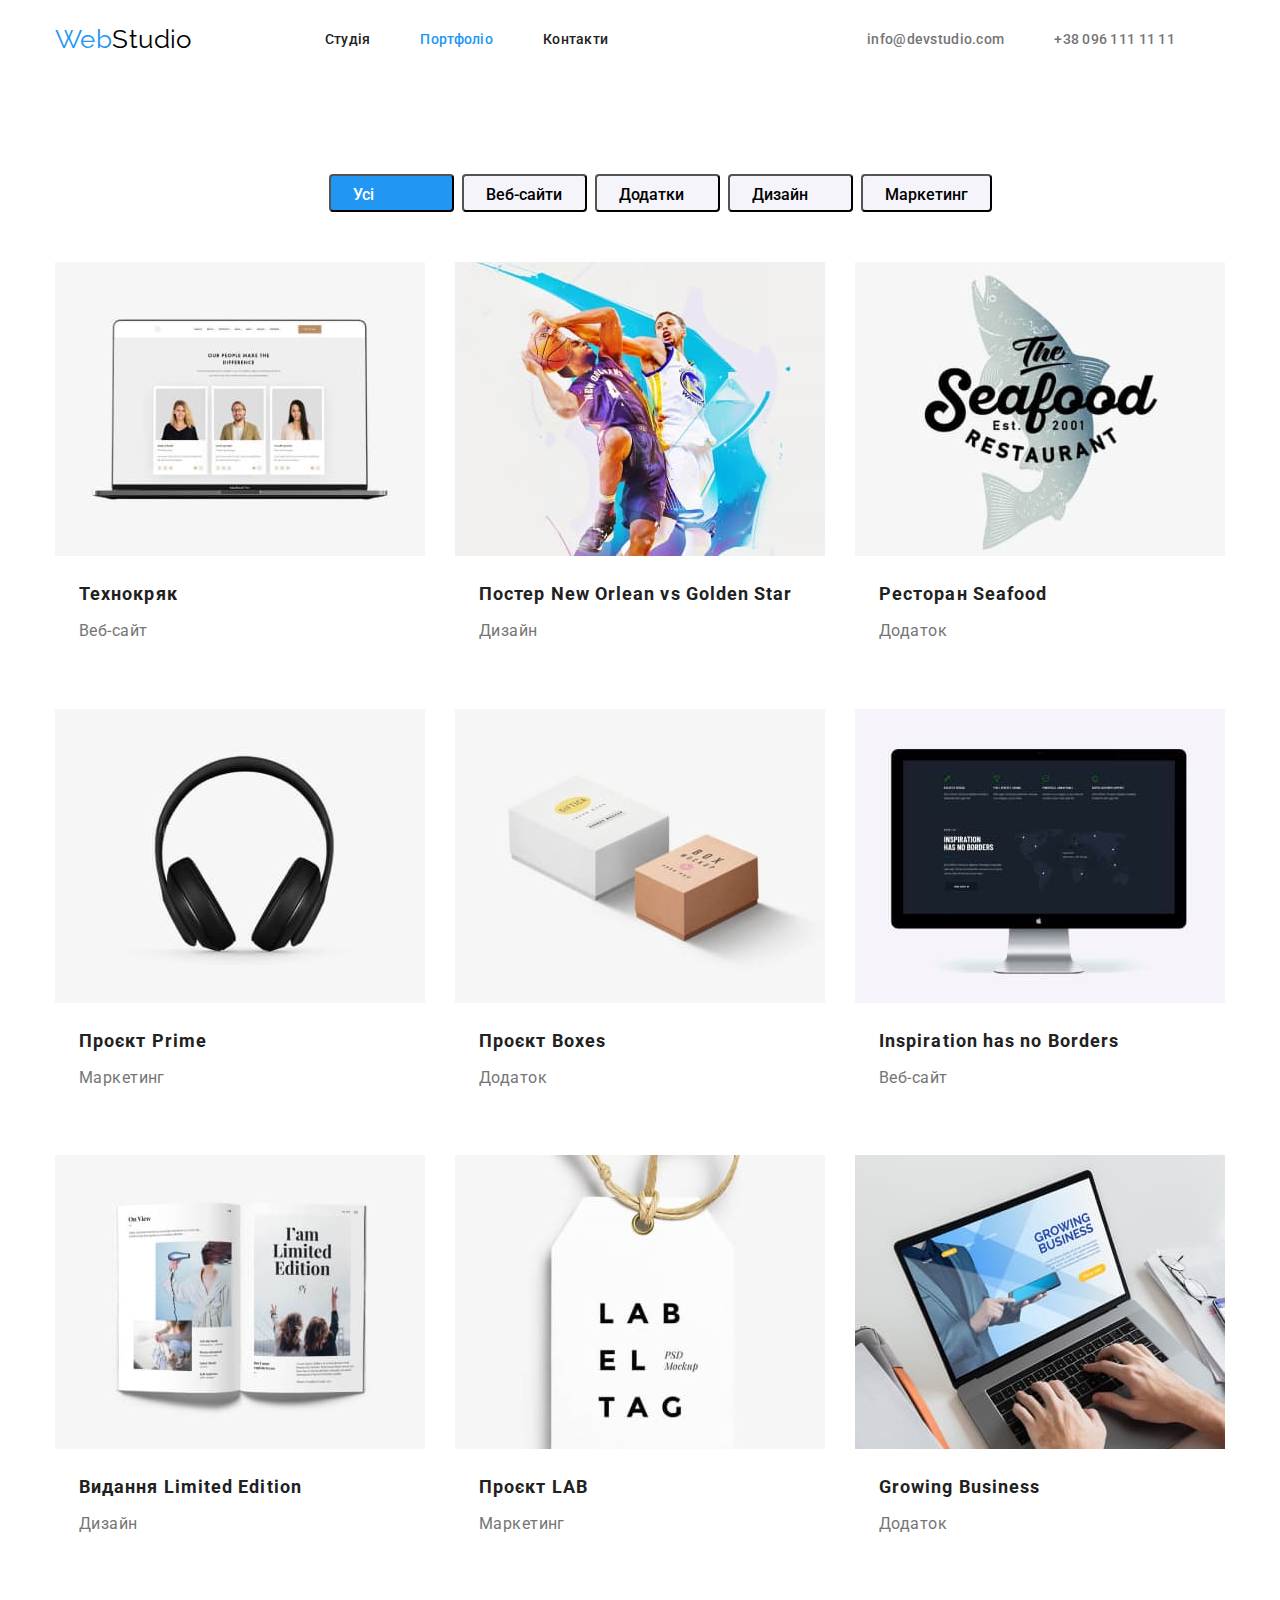
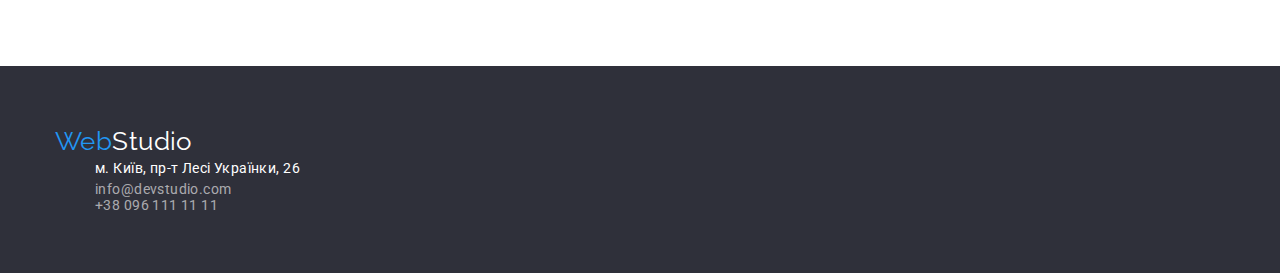
==== portfolio.html @ 2e98ffb8 "Д.з. "Блоки. Флекси."" ====
<!DOCTYPE html>
<html lang="uk">
  <head>
    <meta charset="UTF-8" />
    <meta http-equiv="X-UA-Compatible" content="IE=edge" />
    <meta name="viewport" content="width=device-width, initial-scale=1.0" />
    <title>WebStudio</title>
    <link rel="preconnect" href="https://fonts.googleapis.com">
    <link rel="preconnect" href="https://fonts.gstatic.com" crossorigin>
    <link href="https://fonts.googleapis.com/css2?family=Raleway:wght@700&family=Roboto:wght@400;500;700;900&display=swap"
        rel="stylesheet">
    <link rel="stylesheet" href="https://cdn.jsdelivr.net/npm/modern-normalize@1.1.0/modern-normalize.min.css">
    <link rel="stylesheet" href="./css/styles.css"/>
  </head>
  <body class="page">

    <!--Шапка-->
    <header class="page-header">
      <div class="container page-header-container">
      <nav class="page-navigation ">
        <a class="page-logo link" href="./index.html">Web<span class="logo-header">Studio</span></a>
        <ul class="site-nave list">
          <li class="site-item"><a class="site-link link" href="./index.html">Студія</a></li>
          <li class="site-item"><a class="site-link current link" href="./portfolio.html">Портфоліо</a></li>
          <li class="site-item"><a class="site-link link" href="#">Контакти</a></li>
        </ul>
      </nav>
      <ul  class="auth-nav auth-nav-container list">
        <li class="contact-item"><a class="contact-link link" href="mailto:info@devstudio.com">info@devstudio.com</a></li>
        <li class="contact-item"><a class="contact-link link" href="tel:+380961111111">+38 096 111 11 11</a></li>
      </ul>
      </div>
    </header>
    <main>

      <!--Герой-->
      <section class="portfolio">
        <div class="container">
      <!--<h1>Портфоліо</h1>-->
        <ul class="nav-list list">
          <li><button class="btn-portfolio activ" type="button">Усі</button></li>
          <li><button class="btn-portfolio" type="button">Веб-сайти</button></li>
          <li><button class="btn-portfolio" type="button">Додатки</button></li>
          <li><button class="btn-portfolio" type="button">Дизайн</button></li>
          <li><button class="btn-portfolio" type="button">Маркетинг</button></li>
        </ul>
        </div>
        <div class="container">
        <ul class="project list" >
          <li>
            <img
              src="./images/img-5-2.jpg"
              alt="Технокряк"
              width="370"
              height="294"
            />
            <h3 class="project-title">Технокряк</h3>
            <p class="project-text">Веб-сайт</p>
          </li>
          <li>
            <img
              src="./images/img-6-2.jpg"
              alt="Постер New Orlean vs Golden Star"
              width="370"
              height="294"
            />
            <h3 class="project-title">Постер New Orlean vs Golden Star</h3>
            <p class="project-text">Дизайн</p>
          </li>
          <li>
            <img
              src="./images/img-7-2.jpg"
              alt="Ресторан Seafood"
              width="370"
              height="294"
            />
            <h3 class="project-title">Ресторан Seafood</h3>
            <p class="project-text">Додаток</p>
          </li>
          <li>
            <img
              src="./images/img-8-2.jpg"
              alt="Проєкт Prime"
              width="370"
              height="294"
            />
            <h3 class="project-title">Проєкт Prime</h3>
            <p class="project-text">Маркетинг</p>
          </li>
          <li>
            <img
              src="./images/img-9-2.jpg"
              alt="Проєкт Boxes"
              width="370"
              height="294"
            />
            <h3 class="project-title">Проєкт Boxes</h3>
            <p class="project-text">Додаток</p>
          </li>
          <li>
            <img
              src="./images/img-10-2.jpg"
              alt="Inspiration has no Borders"
              width="370"
              height="294"
            />
            <h3 class="project-title">Inspiration has no Borders</h3>
            <p class="project-text">Веб-сайт</p>
          </li>
          <li>
            <img
              src="./images/img-11-2.jpg"
              alt="Видання Limited Edition"
              width="370"
              height="294"
            />
            <h3 class="project-title">Видання Limited Edition</h3>
            <p class="project-text">Дизайн</p>
          </li>
          <li>
            <img
              src="./images/img-12-2.jpg"
              alt="Проєкт LAB"
              width="370"
              height="294"
            />
            <h3 class="project-title" >Проєкт LAB</h3>
            <p class="project-text" >Маркетинг</p>
          </li>
          <li>
            <img
              src="./images/img-13-2.jpg"
              alt="Growing Business"
              width="370"
              height="294"
            />
            <h3 class="project-title">Growing Business</h3>
            <p class="project-text">Додаток</p>
          </li>  
        </ul>
        </div>
      </section>
    </main>

    <!--Підвал-->
    <footer class="page-footer">
      <div class="container">
      <a class="page-logo link" href="./index.html">Web<span class="logo-footer">Studio</span></a>
      <adress class="page-adress">
        <ul class="adress list">
          <li class="adress-item">
            <a class="text link"
              href="https://goo.gl/maps/DLpnZsbRSq8GDsMA8"
              target="_blank"
              rel="noreferer noopener nofollow"
              >м. Київ, пр-т Лесі Українки, 26</a
            >
          </li>
          <li class="adress-item"><a class="adress-link link" href="mailto:info@devstudio.com">info@devstudio.com</a></li>
          <li class="adress-item" ><a class="adress-link link" href="tel:+380961111111">+38 096 111 11 11</a></li>
        </ul>
      </address>
      </div>
    </footer>
  </body>
</html>
---- css/styles.css ----
:root {
  --primary-text-color: #757575;
  --title-text-color: #212121;
  --accent-color: #2196f3;
  --primary-color-background: #f5f5f5;
  --secondary-color-background: #ffffff;
  --primary-font: "Roboto", sans-serif;
  --secondary-font: "Raleway", sans-serif;
}

h1,
h2,
h3,
p {
  margin-top: 0;
  margin-bottom: 0;
  padding-left: 0;
}

ul {
  margin-top: 0;
  margin-bottom: 0;
}

.link {
  text-decoration: none;
}

.list {
  list-style: none;
}

img {
  display: block;
}

button {
  cursor: pointer;
}

body {
  font-family: var(--primary-font);
  color: var(--title-text-color);
  font-size: 14px;
  letter-spacing: 0.03em;
}

.container {
  width: 1200px;
  margin-left: auto;
  margin-right: auto;
  padding-left: 15px;
  padding-right: 15px;
}

/* Logo/Лого */

.page-logo {
  color: var(--accent-color);
  font-family: var(--secondary-font);
  font-size: 26px;
}

.logo-header {
  margin-right: 93px;

  color: #000000;
  font-family: var(--secondary-font);
  font-size: 26px;
  line-height: 1.19;
}

.logo-footer {
  color: var(--secondary-color-background);
  font-family: var(--secondary-font);
  font-size: 26px;
  line-height: 1.19;
}

/* Header/Шапка */

/* Site nav/Навігація */

.page-header {
  padding-top: 24px;
  padding-bottom: 25px;

  background-color: var(--secondary-color-background);
}

.page-header-container {
  display: flex;
  align-items: center;
  justify-content: space-between;
}

.page-navigation {
  display: flex;
  align-items: center;
}

.auth-nav-container {
  display: flex;
  align-items: center;
}

.site-nave {
  display: flex;
  column-gap: 50px;
}

.site-nav .site-link.current {
  color: var(--accent-color);
}

.site-link.current {
  color: var(--accent-color);
}

.site-link:hover {
  color: var(--accent-color);
}
.site-link {
  color: var(--title-text-color);
  background-color: var(--secondary-color-background);
  line-height: 1.14;
  letter-spacing: 0.02em;
  font-weight: 500;
}

/* Auth-nav/Контакти */

.contact-link {
  margin-right: 50px;

  color: var(--primary-text-color);
  background-color: var(--secondary-color-background);
  line-height: 1.14;
  letter-spacing: 0.02em;
  font-weight: 500;
}

.contact-link:hover,
.contact-link:focus {
  color: var(--accent-color);
}

/* ГОЛОВНА СТОРІНКА */

/* Button/Кнопка */

.open-btn {
  height: 50px;
  min-width: 216px;
  border-radius: 4px;
  padding: 10px 32px;

  color: var(--secondary-color-background);
  background-color: var(--accent-color);
  font-size: 16px;
  line-height: 1.86;
  letter-spacing: 0.06em;
}

/* Hero/Герой */

.hero {
  padding-top: 200px;
  padding-bottom: 280px;

  background-color: #2f303a;
  text-align: center;
}

.hero-title {
  margin-bottom: 30px;

  color: var(--secondary-color-background);
  font-size: 44px;
  line-height: 1.36;
  letter-spacing: 0.06em;
  font-weight: 900;
  text-transform: uppercase;
}

/* Features/Переваги */

.features {
  padding-top: 94px;
  padding-bottom: 118px;
}

.features-card {
  flex-basis: calc(100%-60px / 3);
}

.features-list {
  display: flex;
  gap: 30px;
}

.section-title {
  margin-bottom: 50px;

  font-size: 36px;
  line-height: 1.17;
}

.features,
.examples {
  background-color: var(--primary-color-background);
  text-align: center;
}

.features-title {
  margin-bottom: 10px;

  line-height: 1.14;
  font-size: 14px;
  text-transform: uppercase;
}

.features-text {
  color: var(--primary-text-color);
  line-height: 1.71;
}

/* Examples/Приклади */

.examples {
  padding-top: 0px;
  padding-bottom: 94px;
}

.examples-card {
  flex-basis: calc(100%-60px / 3);
}

.examples-list {
  display: flex;
  gap: 30px;
}

/* Team/Команда */

.team {
  padding-top: 94px;
  padding-bottom: 94px;

  background-color: #f5f4fa;
  text-align: center;
}

.team-list {
  display: flex;
  gap: 30px;
}

.team-card {
  flex-basis: calc(100%-90px / 4);
}

.team-title {
  margin-top: 30px;

  color: #212121;
  font-size: 16px;
  line-height: 1.19;
  align: Center Vertical;
  align: Top;
}

.team-text {
  margin-top: 10px;
  margin-bottom: 30px;

  color: var(--primary-text-color);
  font-size: 16px;
  line-height: 1.19;
  align: Center Vertical;
  align: Top;
}

/* ПОРТФОЛІО */

/* Button/Кнопка */

.nav-list {
  display: flex;
  justify-content: center;
  column-gap: 8px;
  padding-top: 94px;
}

.btn-portfolio {
  display: flex;
  height: 38px;
  min-width: 125px;
  border-radius: 4px;
  padding: 6px 22px;

  background-color: #f5f4fa;
  font-size: 16px;
  line-height: 1.62;
  align: Center Vertical;
  align: Top;
  font-weight: 500;
  text-align: center;
}

.btn-portfolio:hover,
.btn-portfolio:focus {
  color: var(--secondary-color-background);
  background-color: var(--accent-color);
}

.activ {
  color: #ffffff;
  background-color: var(--accent-color);
}

/* Projects/Проекти */

.project {
  display: flex;
  flex-wrap: wrap;
  gap: 30px;
  width: 1170px;
  height: 1360px;
  margin-bottom: 94px;
  padding-top: 50px;
  padding-left: 0px;

  background-color: var(--secondari-color-background);
}

.project-card {
  flex-basis: calc(100%-60px / 3);
}

.project-title {
  width: 322px;
  height: 36px;
  margin-top: 20px;
  margin-left: 24px;
  margin-right: 24px;

  color: var(--title-text-color);
  font-size: 18px;
  line-height: 2;
  letter-spacing: 0.06em;
}

.project-text {
  width: 322px;
  height: 30px;
  margin-top: 4px;
  margin-bottom: 20px;
  margin-left: 24px;
  margin-right: 24px;

  color: var(--primary-text-color);
  font-size: 16px;
  line-height: 1.89;
}

/* Footer/Підвал */

.page-footer {
  padding-top: 60px;
  padding-bottom: 60px;

  background-color: #2f303a;
  text-align: left;
}

.adress .text {
  margin-top: 20px;

  color: var(--secondary-color-background);
  background-color: #2f303a;
  line-height: 1.71;
}

.adress-link {
  margin-top: 9px;
  color: rgba(255, 255, 255, 0.6);
}

.adress-link:hover,
.adress-link:focus {
  color: var(--accent-color);
}
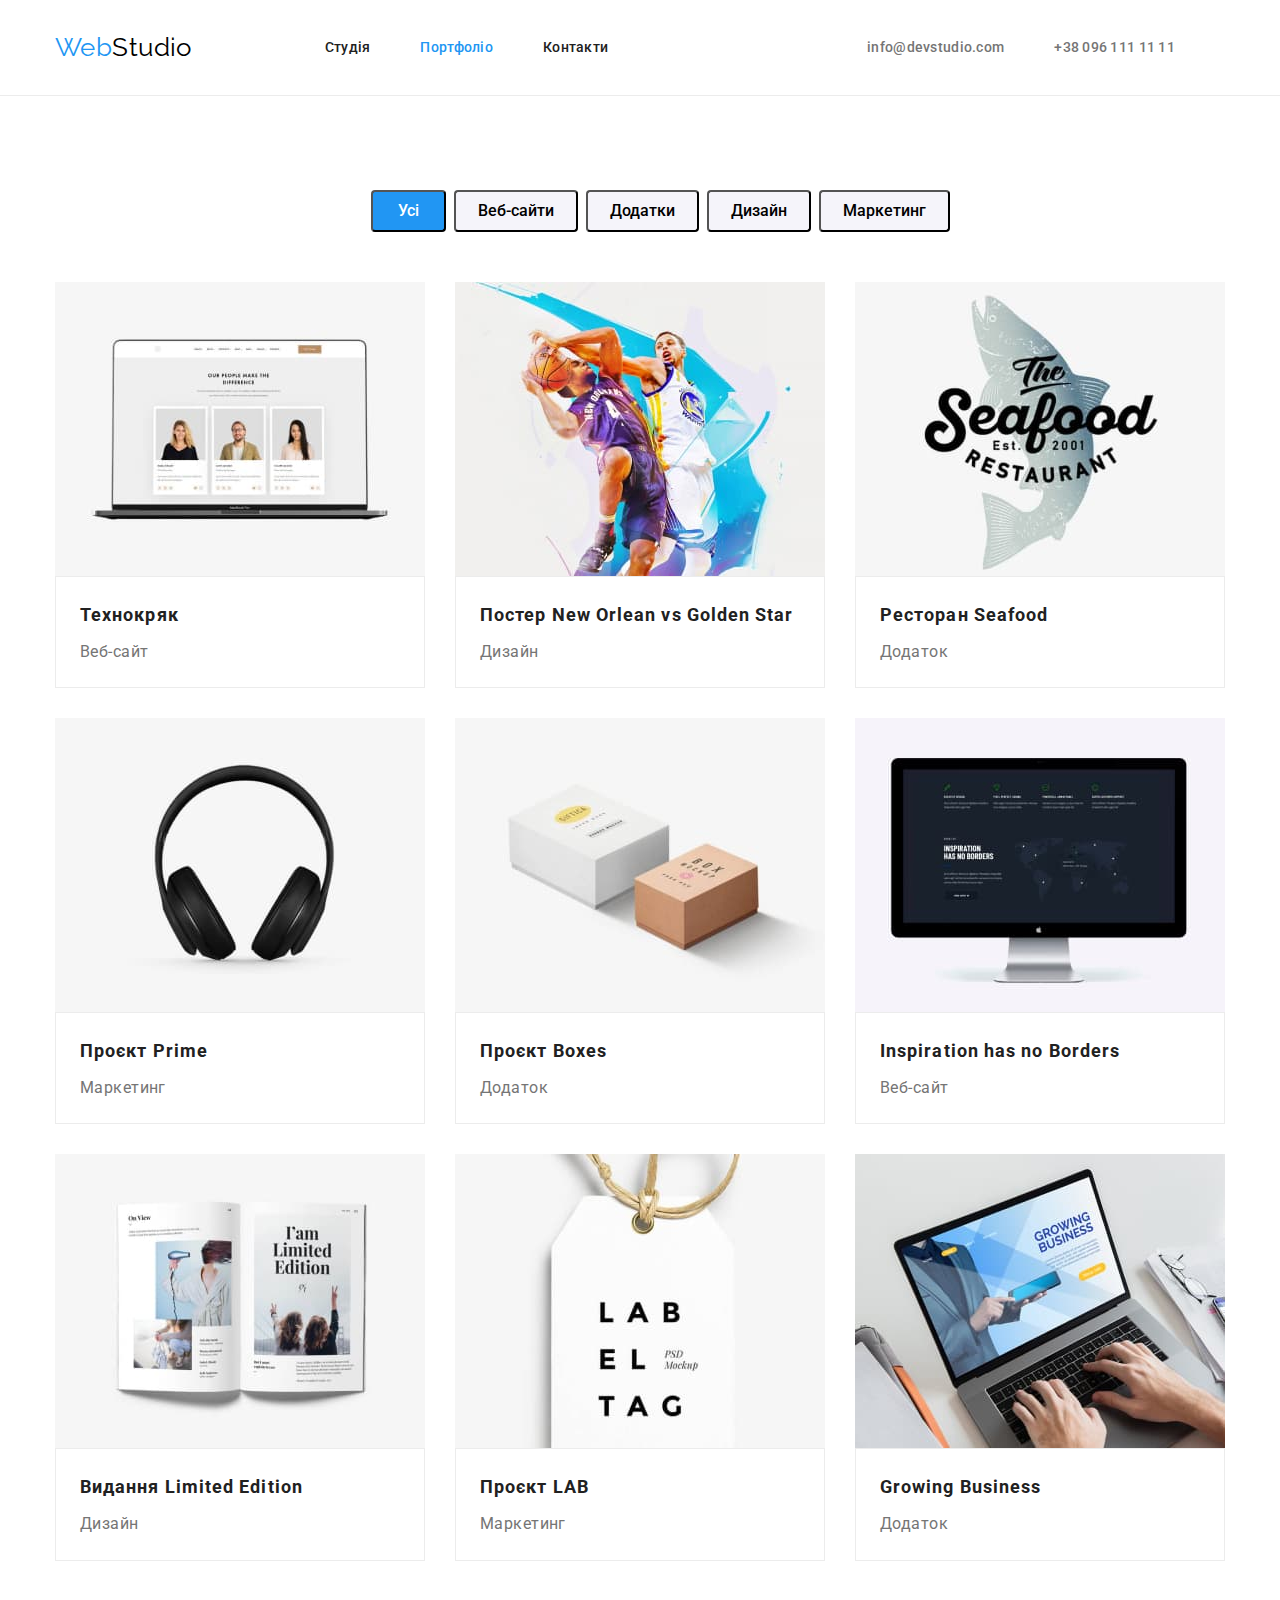
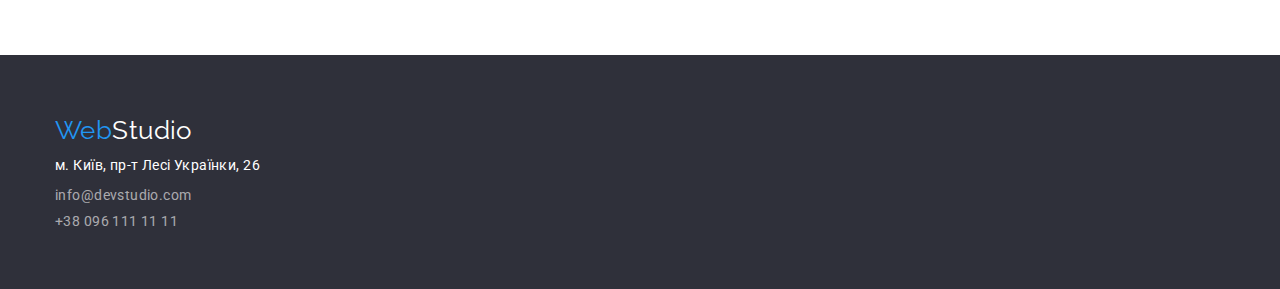
==== commit f1184697: "Запуталася в хедері" ====
--- a/portfolio.html
+++ b/portfolio.html
@@ -34,9 +34,9 @@
     <main>
 
       <!--Герой-->
-      <section class="portfolio">
-        <div class="container">
-      <!--<h1>Портфоліо</h1>-->
+      <section class="portfolio section">
+        <div class="container ">
+      <h1 class="visually-hidden">Портфоліо</h1>
         <ul class="nav-list list">
           <li><button class="btn-portfolio activ" type="button">Усі</button></li>
           <li><button class="btn-portfolio" type="button">Веб-сайти</button></li>
@@ -44,8 +44,6 @@
           <li><button class="btn-portfolio" type="button">Дизайн</button></li>
           <li><button class="btn-portfolio" type="button">Маркетинг</button></li>
         </ul>
-        </div>
-        <div class="container">
         <ul class="project list" >
           <li>
             <img
@@ -54,8 +52,10 @@
               width="370"
               height="294"
             />
+            <div class="project-card">
             <h3 class="project-title">Технокряк</h3>
             <p class="project-text">Веб-сайт</p>
+            </div>
           </li>
           <li>
             <img
@@ -64,8 +64,10 @@
               width="370"
               height="294"
             />
+            <div class="project-card">
             <h3 class="project-title">Постер New Orlean vs Golden Star</h3>
             <p class="project-text">Дизайн</p>
+            </div>
           </li>
           <li>
             <img
@@ -74,8 +76,10 @@
               width="370"
               height="294"
             />
+            <div class="project-card">
             <h3 class="project-title">Ресторан Seafood</h3>
             <p class="project-text">Додаток</p>
+            </div>
           </li>
           <li>
             <img
@@ -84,8 +88,10 @@
               width="370"
               height="294"
             />
+            <div class="project-card">
             <h3 class="project-title">Проєкт Prime</h3>
             <p class="project-text">Маркетинг</p>
+            </div>
           </li>
           <li>
             <img
@@ -94,8 +100,10 @@
               width="370"
               height="294"
             />
+            <div class="project-card">
             <h3 class="project-title">Проєкт Boxes</h3>
             <p class="project-text">Додаток</p>
+            </div>
           </li>
           <li>
             <img
@@ -104,8 +112,10 @@
               width="370"
               height="294"
             />
+            <div class="project-card">
             <h3 class="project-title">Inspiration has no Borders</h3>
             <p class="project-text">Веб-сайт</p>
+            </div>
           </li>
           <li>
             <img
@@ -114,8 +124,10 @@
               width="370"
               height="294"
             />
+            <div class="project-card">
             <h3 class="project-title">Видання Limited Edition</h3>
             <p class="project-text">Дизайн</p>
+            </div>
           </li>
           <li>
             <img
@@ -124,8 +136,10 @@
               width="370"
               height="294"
             />
+            <div class="project-card">
             <h3 class="project-title" >Проєкт LAB</h3>
             <p class="project-text" >Маркетинг</p>
+            </div>
           </li>
           <li>
             <img
@@ -134,8 +148,10 @@
               width="370"
               height="294"
             />
+            <div class="project-card">
             <h3 class="project-title">Growing Business</h3>
             <p class="project-text">Додаток</p>
+            </div>
           </li>  
         </ul>
         </div>
--- a/css/styles.css
+++ b/css/styles.css
@@ -32,6 +32,8 @@
 
 img {
   display: block;
+  max-width: 100%;
+  height: auto;
 }
 
 button {
@@ -53,17 +55,36 @@
   padding-right: 15px;
 }
 
+.section {
+   padding-top: 94px; 
+   padding-bottom: 94px;
+}
+
+.visually-hidden {
+    position: absolute;
+    width: 1px;
+    height: 1px;
+    margin: -1px;
+    border: 0;
+    padding: 0;
+
+    white-space: nowrap;
+    clip-path: inset(100%);
+    clip: rect(0 0 0 0);
+    overflow: hidden;
+}
+
 /* Logo/Лого */
 
 .page-logo {
+    margin-right: 93px;
+
   color: var(--accent-color);
   font-family: var(--secondary-font);
   font-size: 26px;
 }
 
 .logo-header {
-  margin-right: 93px;
-
   color: #000000;
   font-family: var(--secondary-font);
   font-size: 26px;
@@ -82,31 +103,35 @@
 /* Site nav/Навігація */
 
 .page-header {
-  padding-top: 24px;
-  padding-bottom: 25px;
-
-  background-color: var(--secondary-color-background);
+    padding-top: 32px;
+    padding-bottom: 32px;
+    border-bottom: 1px solid #ECECEC;
+    
+    background-color: var(--secondary-color-background);
+
 }
 
 .page-header-container {
-  display: flex;
-  align-items: center;
-  justify-content: space-between;
+    display: flex;
+    align-items: center;
+    justify-content: space-between;
+
+    
 }
 
 .page-navigation {
-  display: flex;
-  align-items: center;
-}
-
-.auth-nav-container {
-  display: flex;
-  align-items: center;
+    display: flex;
+    align-items: center;
 }
 
 .site-nave {
-  display: flex;
-  column-gap: 50px;
+    display: flex;
+    column-gap: 50px;
+}
+
+.auth-nav {
+    display: flex;
+    align-items: center;
 }
 
 .site-nav .site-link.current {
@@ -173,7 +198,10 @@
 }
 
 .hero-title {
-  margin-bottom: 30px;
+  width: 696px;
+  height: 120px;
+  margin-left: auto;
+  margin-right: auto;
 
   color: var(--secondary-color-background);
   font-size: 44px;
@@ -186,7 +214,6 @@
 /* Features/Переваги */
 
 .features {
-  padding-top: 94px;
   padding-bottom: 118px;
 }
 
@@ -195,6 +222,7 @@
 }
 
 .features-list {
+  padding-left: 0px;
   display: flex;
   gap: 30px;
 }
@@ -204,12 +232,12 @@
 
   font-size: 36px;
   line-height: 1.17;
+  text-align: center;
 }
 
 .features,
 .examples {
   background-color: var(--primary-color-background);
-  text-align: center;
 }
 
 .features-title {
@@ -221,6 +249,7 @@
 }
 
 .features-text {
+  width: 270px;
   color: var(--primary-text-color);
   line-height: 1.71;
 }
@@ -229,56 +258,55 @@
 
 .examples {
   padding-top: 0px;
-  padding-bottom: 94px;
+  padding-left: 0px;
 }
 
 .examples-card {
-  flex-basis: calc(100%-60px / 3);
+  flex-basis: calc(100%-60px/3);
 }
 
 .examples-list {
-  display: flex;
-  gap: 30px;
+    display: flex;
+    padding-left: 0px;
+    gap: 30px;
 }
 
 /* Team/Команда */
 
 .team {
-  padding-top: 94px;
-  padding-bottom: 94px;
-
-  background-color: #f5f4fa;
-  text-align: center;
+   padding-left: 0px;
+
+   background-color: #f5f4fa;
+}
+
+.team-card {
+    flex-basis: calc(100%-90px/4);
+    border: 1px solid #ECECEC;
 }
 
 .team-list {
-  display: flex;
-  gap: 30px;
-}
-
-.team-card {
-  flex-basis: calc(100%-90px / 4);
+    display: flex;
+    padding-left: 0px;
+    gap: 30px;
 }
 
 .team-title {
-  margin-top: 30px;
+    margin-bottom: 10px;
+    padding-top: 30px;
+ text-align: center;
 
   color: #212121;
   font-size: 16px;
   line-height: 1.19;
-  align: Center Vertical;
-  align: Top;
 }
 
 .team-text {
-  margin-top: 10px;
-  margin-bottom: 30px;
-
+        padding-bottom: 30px;
+        text-align: center;
+       
   color: var(--primary-text-color);
   font-size: 16px;
   line-height: 1.19;
-  align: Center Vertical;
-  align: Top;
 }
 
 /* ПОРТФОЛІО */
@@ -289,21 +317,18 @@
   display: flex;
   justify-content: center;
   column-gap: 8px;
-  padding-top: 94px;
 }
 
 .btn-portfolio {
-  display: flex;
-  height: 38px;
-  min-width: 125px;
+  padding-top: 6px;
+  padding-bottom: 6px;
+  padding-left: 22px;
+  padding-right: 22px;
   border-radius: 4px;
-  padding: 6px 22px;
 
   background-color: #f5f4fa;
   font-size: 16px;
   line-height: 1.62;
-  align: Center Vertical;
-  align: Top;
   font-weight: 500;
   text-align: center;
 }
@@ -315,6 +340,12 @@
 }
 
 .activ {
+    padding-top: 6px;
+    padding-bottom: 6px;
+    padding-left: 25px;
+    padding-right: 25px;
+    border-radius: 4px;
+
   color: #ffffff;
   background-color: var(--accent-color);
 }
@@ -325,9 +356,6 @@
   display: flex;
   flex-wrap: wrap;
   gap: 30px;
-  width: 1170px;
-  height: 1360px;
-  margin-bottom: 94px;
   padding-top: 50px;
   padding-left: 0px;
 
@@ -335,15 +363,17 @@
 }
 
 .project-card {
-  flex-basis: calc(100%-60px / 3);
+   border: 1px solid #ECECEC;
+
+  flex-basis: calc(100%-60px/3);
+
 }
 
 .project-title {
-  width: 322px;
-  height: 36px;
-  margin-top: 20px;
-  margin-left: 24px;
-  margin-right: 24px;
+  margin-bottom: 4px;
+  padding-top: 20px;
+  padding-left: 24px;
+  padding-right: 24px;
 
   color: var(--title-text-color);
   font-size: 18px;
@@ -352,12 +382,9 @@
 }
 
 .project-text {
-  width: 322px;
-  height: 30px;
-  margin-top: 4px;
-  margin-bottom: 20px;
-  margin-left: 24px;
-  margin-right: 24px;
+  padding-bottom: 20px;
+  padding-left: 24px;
+  padding-right: 24px;
 
   color: var(--primary-text-color);
   font-size: 16px;
@@ -371,19 +398,23 @@
   padding-bottom: 60px;
 
   background-color: #2f303a;
-  text-align: left;
+}
+
+.adress{
+    padding-left: 0px;
 }
 
 .adress .text {
-  margin-top: 20px;
-
   color: var(--secondary-color-background);
   background-color: #2f303a;
   line-height: 1.71;
 }
 
+.adress-item {
+    margin-top: 9px;
+}
+
 .adress-link {
-  margin-top: 9px;
   color: rgba(255, 255, 255, 0.6);
 }
 
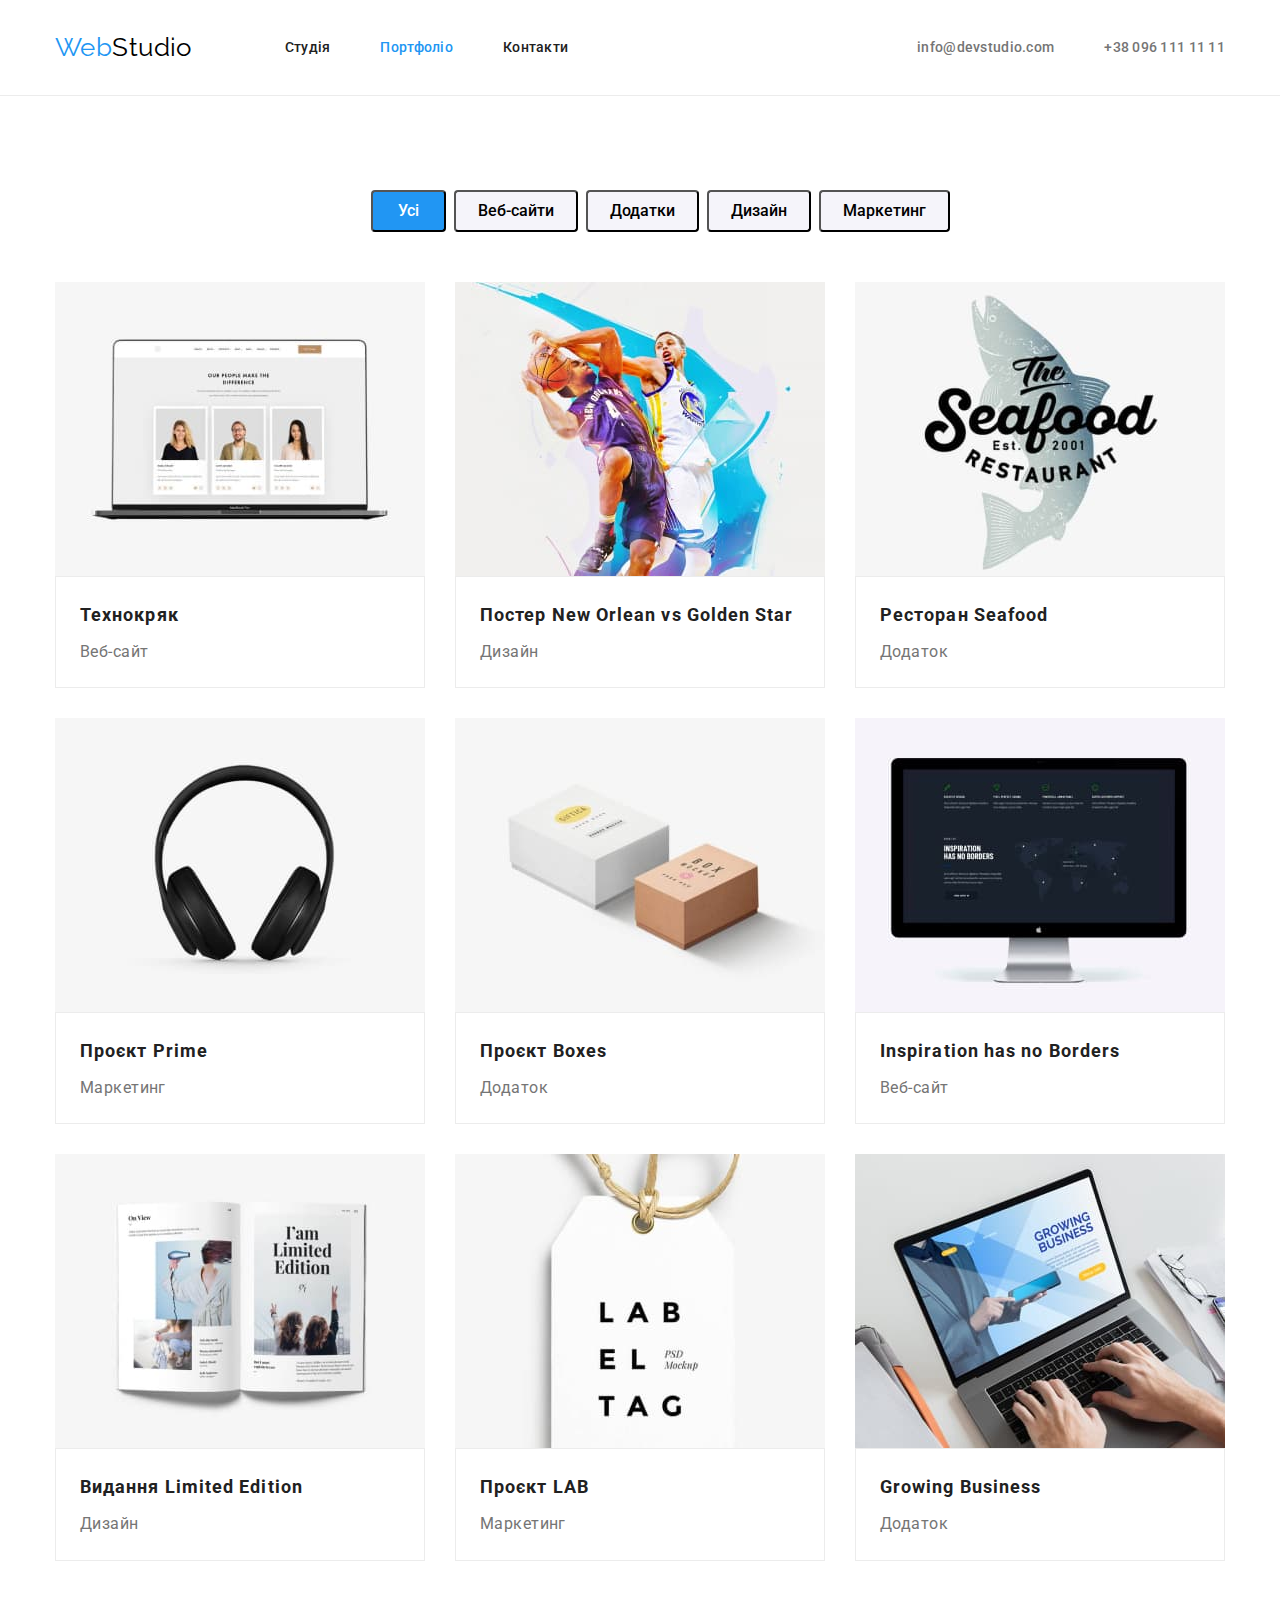
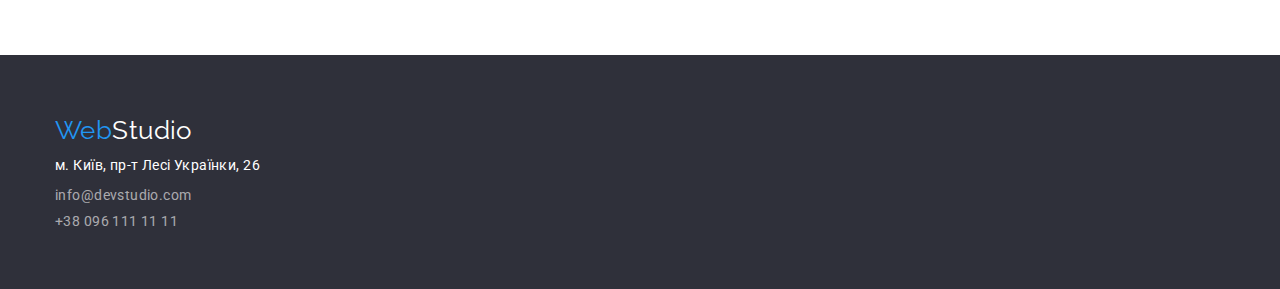
==== commit 1472af42: "Виправлення помилок д.з. №3 "Флекси"" ====
--- a/portfolio.html
+++ b/portfolio.html
@@ -25,7 +25,7 @@
           <li class="site-item"><a class="site-link link" href="#">Контакти</a></li>
         </ul>
       </nav>
-      <ul  class="auth-nav auth-nav-container list">
+      <ul  class="auth-nav list">
         <li class="contact-item"><a class="contact-link link" href="mailto:info@devstudio.com">info@devstudio.com</a></li>
         <li class="contact-item"><a class="contact-link link" href="tel:+380961111111">+38 096 111 11 11</a></li>
       </ul>
@@ -162,7 +162,6 @@
     <footer class="page-footer">
       <div class="container">
       <a class="page-logo link" href="./index.html">Web<span class="logo-footer">Studio</span></a>
-      <adress class="page-adress">
         <ul class="adress list">
           <li class="adress-item">
             <a class="text link"
@@ -175,7 +174,6 @@
           <li class="adress-item"><a class="adress-link link" href="mailto:info@devstudio.com">info@devstudio.com</a></li>
           <li class="adress-item" ><a class="adress-link link" href="tel:+380961111111">+38 096 111 11 11</a></li>
         </ul>
-      </address>
       </div>
     </footer>
   </body>
--- a/css/styles.css
+++ b/css/styles.css
@@ -56,28 +56,28 @@
 }
 
 .section {
-   padding-top: 94px; 
-   padding-bottom: 94px;
+  padding-top: 94px;
+  padding-bottom: 94px;
 }
 
 .visually-hidden {
-    position: absolute;
-    width: 1px;
-    height: 1px;
-    margin: -1px;
-    border: 0;
-    padding: 0;
-
-    white-space: nowrap;
-    clip-path: inset(100%);
-    clip: rect(0 0 0 0);
-    overflow: hidden;
+  position: absolute;
+  width: 1px;
+  height: 1px;
+  margin: -1px;
+  border: 0;
+  padding: 0;
+
+  white-space: nowrap;
+  clip-path: inset(100%);
+  clip: rect(0 0 0 0);
+  overflow: hidden;
 }
 
 /* Logo/Лого */
 
 .page-logo {
-    margin-right: 93px;
+  margin-right: 93px;
 
   color: var(--accent-color);
   font-family: var(--secondary-font);
@@ -103,35 +103,28 @@
 /* Site nav/Навігація */
 
 .page-header {
-    padding-top: 32px;
-    padding-bottom: 32px;
-    border-bottom: 1px solid #ECECEC;
-    
-    background-color: var(--secondary-color-background);
-
+  padding-top: 32px;
+  padding-bottom: 32px;
+  border-bottom: 1px solid #ececec;
+
+  background-color: var(--secondary-color-background);
 }
 
 .page-header-container {
-    display: flex;
-    align-items: center;
-    justify-content: space-between;
-
-    
+  display: flex;
+  align-items: center;
+  justify-content: space-between;
 }
 
 .page-navigation {
-    display: flex;
-    align-items: center;
+  display: flex;
+  align-items: center;
 }
 
 .site-nave {
-    display: flex;
-    column-gap: 50px;
-}
-
-.auth-nav {
-    display: flex;
-    align-items: center;
+  display: flex;
+  column-gap: 50px;
+  padding-left: 0px;
 }
 
 .site-nav .site-link.current {
@@ -155,9 +148,14 @@
 
 /* Auth-nav/Контакти */
 
+.auth-nav {
+    display: flex;
+    align-items: center;
+    column-gap: 50px;
+    padding-left: 0px;
+}
+
 .contact-link {
-  margin-right: 50px;
-
   color: var(--primary-text-color);
   background-color: var(--secondary-color-background);
   line-height: 1.14;
@@ -262,38 +260,38 @@
 }
 
 .examples-card {
-  flex-basis: calc(100%-60px/3);
+  flex-basis: calc(100%-60px / 3);
 }
 
 .examples-list {
-    display: flex;
-    padding-left: 0px;
-    gap: 30px;
+  display: flex;
+  padding-left: 0px;
+  gap: 30px;
 }
 
 /* Team/Команда */
 
 .team {
-   padding-left: 0px;
-
-   background-color: #f5f4fa;
+  padding-left: 0px;
+
+  background-color: #f5f4fa;
 }
 
 .team-card {
-    flex-basis: calc(100%-90px/4);
-    border: 1px solid #ECECEC;
+  flex-basis: calc(100%-90px / 4);
+  border: 1px solid #ececec;
 }
 
 .team-list {
-    display: flex;
-    padding-left: 0px;
-    gap: 30px;
+  display: flex;
+  padding-left: 0px;
+  gap: 30px;
 }
 
 .team-title {
-    margin-bottom: 10px;
-    padding-top: 30px;
- text-align: center;
+  margin-bottom: 10px;
+  padding-top: 30px;
+  text-align: center;
 
   color: #212121;
   font-size: 16px;
@@ -301,9 +299,9 @@
 }
 
 .team-text {
-        padding-bottom: 30px;
-        text-align: center;
-       
+  padding-bottom: 30px;
+  text-align: center;
+
   color: var(--primary-text-color);
   font-size: 16px;
   line-height: 1.19;
@@ -340,11 +338,11 @@
 }
 
 .activ {
-    padding-top: 6px;
-    padding-bottom: 6px;
-    padding-left: 25px;
-    padding-right: 25px;
-    border-radius: 4px;
+  padding-top: 6px;
+  padding-bottom: 6px;
+  padding-left: 25px;
+  padding-right: 25px;
+  border-radius: 4px;
 
   color: #ffffff;
   background-color: var(--accent-color);
@@ -363,10 +361,9 @@
 }
 
 .project-card {
-   border: 1px solid #ECECEC;
-
-  flex-basis: calc(100%-60px/3);
-
+  border: 1px solid #ececec;
+
+  flex-basis: calc(100%-60px / 3);
 }
 
 .project-title {
@@ -400,8 +397,8 @@
   background-color: #2f303a;
 }
 
-.adress{
-    padding-left: 0px;
+.adress {
+  padding-left: 0px;
 }
 
 .adress .text {
@@ -411,7 +408,7 @@
 }
 
 .adress-item {
-    margin-top: 9px;
+  margin-top: 9px;
 }
 
 .adress-link {
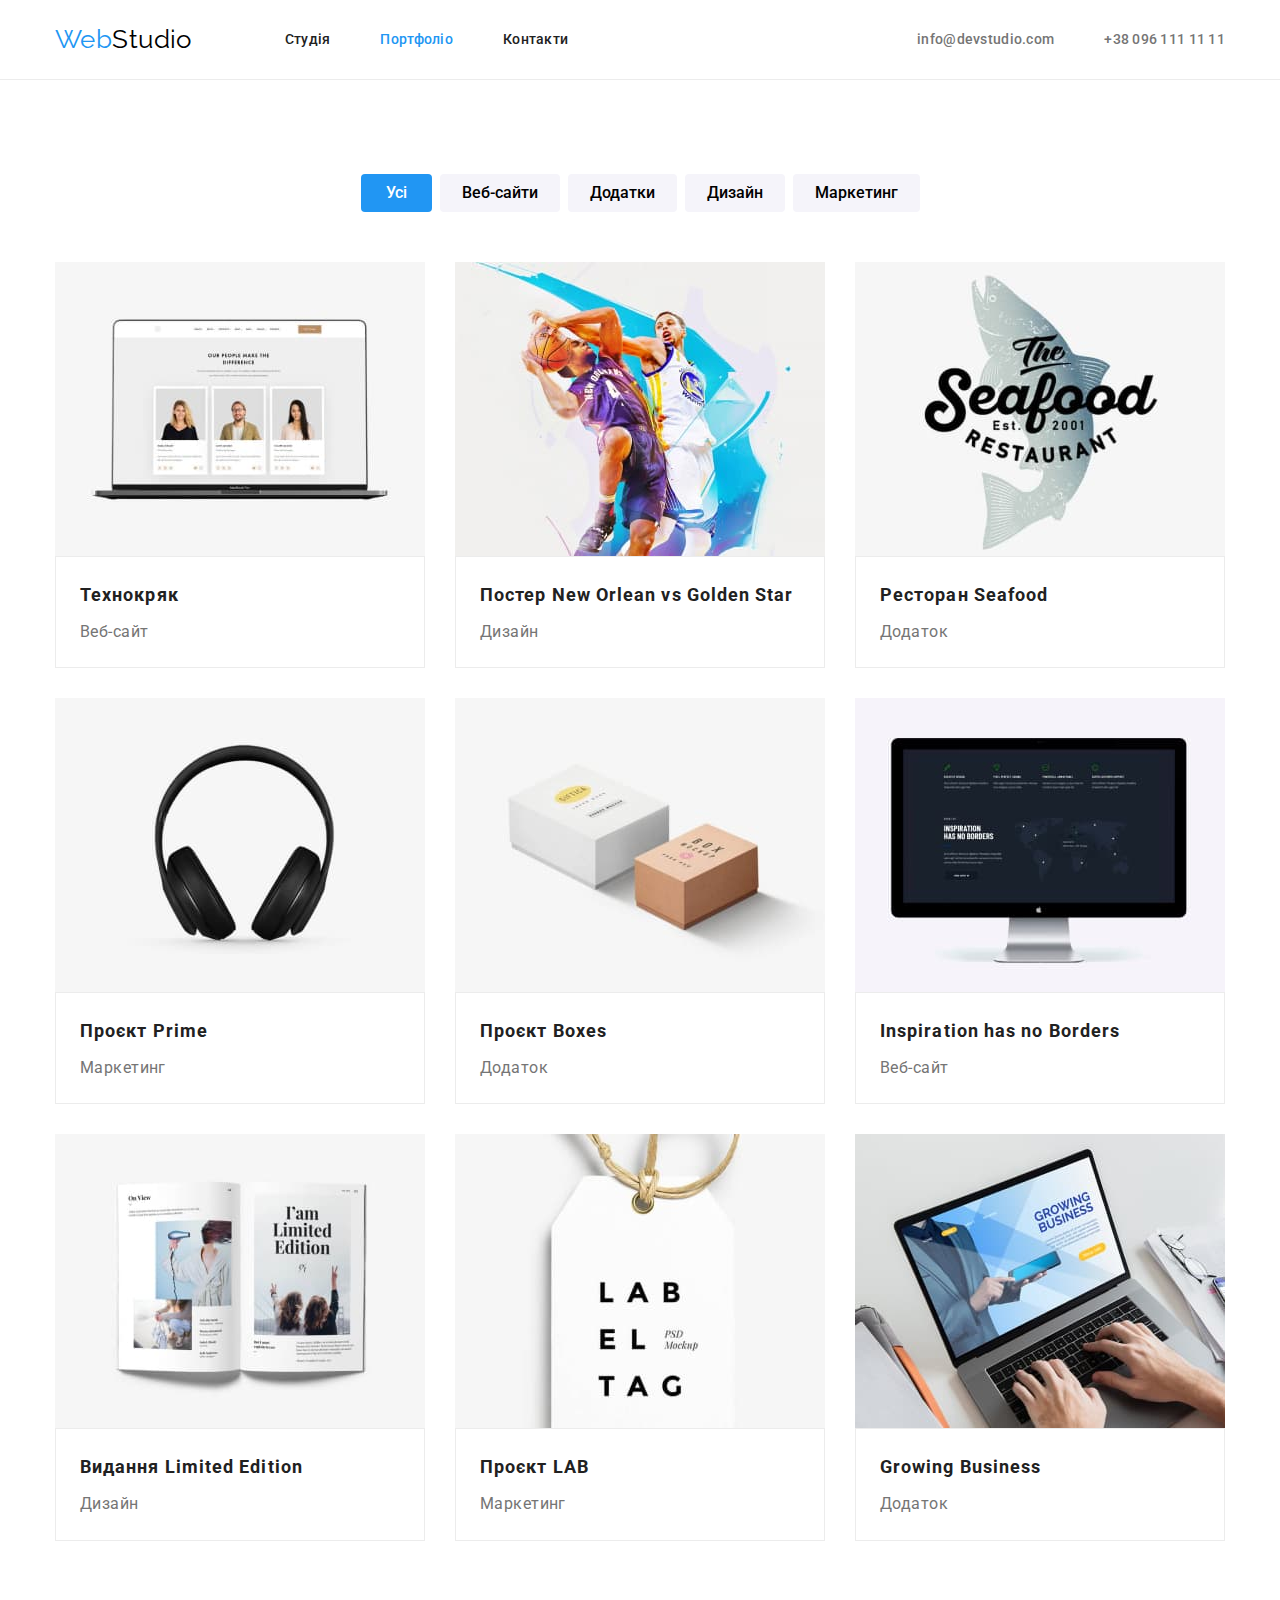
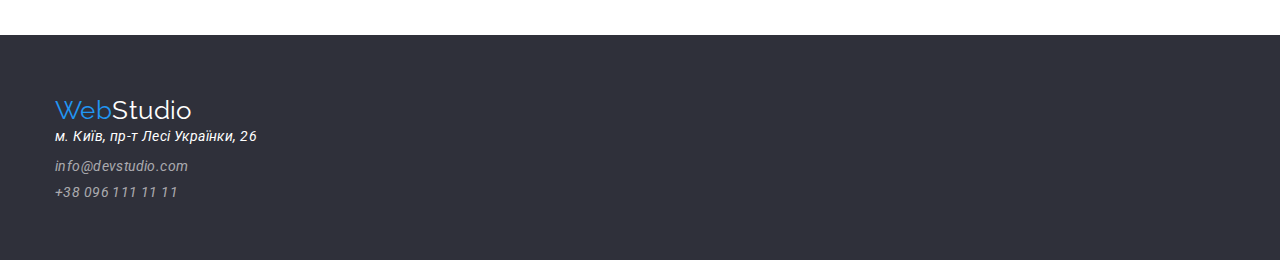
==== commit b2a4cb91: "Додаткове виправлення помилок д.з. № 3." ====
--- a/portfolio.html
+++ b/portfolio.html
@@ -5,155 +5,184 @@
     <meta http-equiv="X-UA-Compatible" content="IE=edge" />
     <meta name="viewport" content="width=device-width, initial-scale=1.0" />
     <title>WebStudio</title>
-    <link rel="preconnect" href="https://fonts.googleapis.com">
-    <link rel="preconnect" href="https://fonts.gstatic.com" crossorigin>
-    <link href="https://fonts.googleapis.com/css2?family=Raleway:wght@700&family=Roboto:wght@400;500;700;900&display=swap"
-        rel="stylesheet">
-    <link rel="stylesheet" href="https://cdn.jsdelivr.net/npm/modern-normalize@1.1.0/modern-normalize.min.css">
-    <link rel="stylesheet" href="./css/styles.css"/>
+    <link rel="preconnect" href="https://fonts.googleapis.com" />
+    <link rel="preconnect" href="https://fonts.gstatic.com" crossorigin />
+    <link
+      href="https://fonts.googleapis.com/css2?family=Raleway:wght@700&family=Roboto:wght@400;500;700;900&display=swap"
+      rel="stylesheet"
+    />
+    <link
+      rel="stylesheet"
+      href="https://cdn.jsdelivr.net/npm/modern-normalize@1.1.0/modern-normalize.min.css"
+    />
+    <link rel="stylesheet" href="./css/styles.css" />
   </head>
   <body class="page">
-
     <!--Шапка-->
     <header class="page-header">
       <div class="container page-header-container">
-      <nav class="page-navigation ">
-        <a class="page-logo link" href="./index.html">Web<span class="logo-header">Studio</span></a>
-        <ul class="site-nave list">
-          <li class="site-item"><a class="site-link link" href="./index.html">Студія</a></li>
-          <li class="site-item"><a class="site-link current link" href="./portfolio.html">Портфоліо</a></li>
-          <li class="site-item"><a class="site-link link" href="#">Контакти</a></li>
+        <nav class="page-navigation">
+          <a class="page-logo link" href="./index.html"
+            >Web<span class="logo-header">Studio</span></a
+          >
+          <ul class="site-nave list">
+            <li class="site-item">
+              <a class="site-link link" href="./index.html">Студія</a>
+            </li>
+            <li class="site-item">
+              <a class="site-link current link" href="./portfolio.html"
+                >Портфоліо</a
+              >
+            </li>
+            <li class="site-item">
+              <a class="site-link link" href="#">Контакти</a>
+            </li>
+          </ul>
+        </nav>
+        <ul class="auth-nav list">
+          <li class="contact-item">
+            <a class="contact-link link" href="mailto:info@devstudio.com"
+              >info@devstudio.com</a
+            >
+          </li>
+          <li class="contact-item">
+            <a class="contact-link link" href="tel:+380961111111"
+              >+38 096 111 11 11</a
+            >
+          </li>
         </ul>
-      </nav>
-      <ul  class="auth-nav list">
-        <li class="contact-item"><a class="contact-link link" href="mailto:info@devstudio.com">info@devstudio.com</a></li>
-        <li class="contact-item"><a class="contact-link link" href="tel:+380961111111">+38 096 111 11 11</a></li>
-      </ul>
       </div>
     </header>
     <main>
-
       <!--Герой-->
       <section class="portfolio section">
-        <div class="container ">
-      <h1 class="visually-hidden">Портфоліо</h1>
-        <ul class="nav-list list">
-          <li><button class="btn-portfolio activ" type="button">Усі</button></li>
-          <li><button class="btn-portfolio" type="button">Веб-сайти</button></li>
-          <li><button class="btn-portfolio" type="button">Додатки</button></li>
-          <li><button class="btn-portfolio" type="button">Дизайн</button></li>
-          <li><button class="btn-portfolio" type="button">Маркетинг</button></li>
-        </ul>
-        <ul class="project list" >
-          <li>
-            <img
-              src="./images/img-5-2.jpg"
-              alt="Технокряк"
-              width="370"
-              height="294"
-            />
-            <div class="project-card">
-            <h3 class="project-title">Технокряк</h3>
-            <p class="project-text">Веб-сайт</p>
-            </div>
-          </li>
-          <li>
-            <img
-              src="./images/img-6-2.jpg"
-              alt="Постер New Orlean vs Golden Star"
-              width="370"
-              height="294"
-            />
-            <div class="project-card">
-            <h3 class="project-title">Постер New Orlean vs Golden Star</h3>
-            <p class="project-text">Дизайн</p>
-            </div>
-          </li>
-          <li>
-            <img
-              src="./images/img-7-2.jpg"
-              alt="Ресторан Seafood"
-              width="370"
-              height="294"
-            />
-            <div class="project-card">
-            <h3 class="project-title">Ресторан Seafood</h3>
-            <p class="project-text">Додаток</p>
-            </div>
-          </li>
-          <li>
-            <img
-              src="./images/img-8-2.jpg"
-              alt="Проєкт Prime"
-              width="370"
-              height="294"
-            />
-            <div class="project-card">
-            <h3 class="project-title">Проєкт Prime</h3>
-            <p class="project-text">Маркетинг</p>
-            </div>
-          </li>
-          <li>
-            <img
-              src="./images/img-9-2.jpg"
-              alt="Проєкт Boxes"
-              width="370"
-              height="294"
-            />
-            <div class="project-card">
-            <h3 class="project-title">Проєкт Boxes</h3>
-            <p class="project-text">Додаток</p>
-            </div>
-          </li>
-          <li>
-            <img
-              src="./images/img-10-2.jpg"
-              alt="Inspiration has no Borders"
-              width="370"
-              height="294"
-            />
-            <div class="project-card">
-            <h3 class="project-title">Inspiration has no Borders</h3>
-            <p class="project-text">Веб-сайт</p>
-            </div>
-          </li>
-          <li>
-            <img
-              src="./images/img-11-2.jpg"
-              alt="Видання Limited Edition"
-              width="370"
-              height="294"
-            />
-            <div class="project-card">
-            <h3 class="project-title">Видання Limited Edition</h3>
-            <p class="project-text">Дизайн</p>
-            </div>
-          </li>
-          <li>
-            <img
-              src="./images/img-12-2.jpg"
-              alt="Проєкт LAB"
-              width="370"
-              height="294"
-            />
-            <div class="project-card">
-            <h3 class="project-title" >Проєкт LAB</h3>
-            <p class="project-text" >Маркетинг</p>
-            </div>
-          </li>
-          <li>
-            <img
-              src="./images/img-13-2.jpg"
-              alt="Growing Business"
-              width="370"
-              height="294"
-            />
-            <div class="project-card">
-            <h3 class="project-title">Growing Business</h3>
-            <p class="project-text">Додаток</p>
-            </div>
-          </li>  
-        </ul>
+        <div class="container">
+          <h1 class="visually-hidden">Портфоліо</h1>
+          <ul class="nav-list list">
+            <li>
+              <button class="btn-portfolio activ" type="button">Усі</button>
+            </li>
+            <li>
+              <button class="btn-portfolio" type="button">Веб-сайти</button>
+            </li>
+            <li>
+              <button class="btn-portfolio" type="button">Додатки</button>
+            </li>
+            <li><button class="btn-portfolio" type="button">Дизайн</button></li>
+            <li>
+              <button class="btn-portfolio" type="button">Маркетинг</button>
+            </li>
+          </ul>
+          <ul class="project list">
+            <li>
+              <img
+                src="./images/img-5-2.jpg"
+                alt="Технокряк"
+                width="370"
+                height="294"
+              />
+              <div class="project-card">
+                <h3 class="project-title">Технокряк</h3>
+                <p class="project-text">Веб-сайт</p>
+              </div>
+            </li>
+            <li>
+              <img
+                src="./images/img-6-2.jpg"
+                alt="Постер New Orlean vs Golden Star"
+                width="370"
+                height="294"
+              />
+              <div class="project-card">
+                <h3 class="project-title">Постер New Orlean vs Golden Star</h3>
+                <p class="project-text">Дизайн</p>
+              </div>
+            </li>
+            <li>
+              <img
+                src="./images/img-7-2.jpg"
+                alt="Ресторан Seafood"
+                width="370"
+                height="294"
+              />
+              <div class="project-card">
+                <h3 class="project-title">Ресторан Seafood</h3>
+                <p class="project-text">Додаток</p>
+              </div>
+            </li>
+            <li>
+              <img
+                src="./images/img-8-2.jpg"
+                alt="Проєкт Prime"
+                width="370"
+                height="294"
+              />
+              <div class="project-card">
+                <h3 class="project-title">Проєкт Prime</h3>
+                <p class="project-text">Маркетинг</p>
+              </div>
+            </li>
+            <li>
+              <img
+                src="./images/img-9-2.jpg"
+                alt="Проєкт Boxes"
+                width="370"
+                height="294"
+              />
+              <div class="project-card">
+                <h3 class="project-title">Проєкт Boxes</h3>
+                <p class="project-text">Додаток</p>
+              </div>
+            </li>
+            <li>
+              <img
+                src="./images/img-10-2.jpg"
+                alt="Inspiration has no Borders"
+                width="370"
+                height="294"
+              />
+              <div class="project-card">
+                <h3 class="project-title">Inspiration has no Borders</h3>
+                <p class="project-text">Веб-сайт</p>
+              </div>
+            </li>
+            <li>
+              <img
+                src="./images/img-11-2.jpg"
+                alt="Видання Limited Edition"
+                width="370"
+                height="294"
+              />
+              <div class="project-card">
+                <h3 class="project-title">Видання Limited Edition</h3>
+                <p class="project-text">Дизайн</p>
+              </div>
+            </li>
+            <li>
+              <img
+                src="./images/img-12-2.jpg"
+                alt="Проєкт LAB"
+                width="370"
+                height="294"
+              />
+              <div class="project-card">
+                <h3 class="project-title">Проєкт LAB</h3>
+                <p class="project-text">Маркетинг</p>
+              </div>
+            </li>
+            <li>
+              <img
+                src="./images/img-13-2.jpg"
+                alt="Growing Business"
+                width="370"
+                height="294"
+              />
+              <div class="project-card">
+                <h3 class="project-title">Growing Business</h3>
+                <p class="project-text">Додаток</p>
+              </div>
+            </li>
+          </ul>
         </div>
       </section>
     </main>
@@ -161,19 +190,32 @@
     <!--Підвал-->
     <footer class="page-footer">
       <div class="container">
-      <a class="page-logo link" href="./index.html">Web<span class="logo-footer">Studio</span></a>
-        <ul class="adress list">
-          <li class="adress-item">
-            <a class="text link"
-              href="https://goo.gl/maps/DLpnZsbRSq8GDsMA8"
-              target="_blank"
-              rel="noreferer noopener nofollow"
-              >м. Київ, пр-т Лесі Українки, 26</a
-            >
-          </li>
-          <li class="adress-item"><a class="adress-link link" href="mailto:info@devstudio.com">info@devstudio.com</a></li>
-          <li class="adress-item" ><a class="adress-link link" href="tel:+380961111111">+38 096 111 11 11</a></li>
-        </ul>
+        <a class="page-logo link" href="./index.html"
+          >Web<span class="logo-footer">Studio</span></a
+        >
+        <address>
+          <ul class="adress list">
+            <li class="adress-item">
+              <a
+                class="text link"
+                href="https://goo.gl/maps/DLpnZsbRSq8GDsMA8"
+                target="_blank"
+                rel="noreferer noopener nofollow"
+                >м. Київ, пр-т Лесі Українки, 26</a
+              >
+            </li>
+            <li class="adress-item">
+              <a class="adress-link link" href="mailto:info@devstudio.com"
+                >info@devstudio.com</a
+              >
+            </li>
+            <li class="adress-item">
+              <a class="adress-link link" href="tel:+380961111111"
+                >+38 096 111 11 11</a
+              >
+            </li>
+          </ul>
+        </address>
       </div>
     </footer>
   </body>
--- a/css/styles.css
+++ b/css/styles.css
@@ -43,6 +43,7 @@
 body {
   font-family: var(--primary-font);
   color: var(--title-text-color);
+  background-color: #ffffff;
   font-size: 14px;
   letter-spacing: 0.03em;
 }
@@ -77,14 +78,15 @@
 /* Logo/Лого */
 
 .page-logo {
-  margin-right: 93px;
-
+  
   color: var(--accent-color);
   font-family: var(--secondary-font);
   font-size: 26px;
 }
 
 .logo-header {
+  margin-right: 93px;
+
   color: #000000;
   font-family: var(--secondary-font);
   font-size: 26px;
@@ -92,6 +94,8 @@
 }
 
 .logo-footer {
+  margin-bottom: 20px;
+
   color: var(--secondary-color-background);
   font-family: var(--secondary-font);
   font-size: 26px;
@@ -103,8 +107,8 @@
 /* Site nav/Навігація */
 
 .page-header {
-  padding-top: 32px;
-  padding-bottom: 32px;
+  padding-top: 24px;
+  padding-bottom: 24px;
   border-bottom: 1px solid #ececec;
 
   background-color: var(--secondary-color-background);
@@ -176,6 +180,7 @@
   height: 50px;
   min-width: 216px;
   border-radius: 4px;
+  border: none;
   padding: 10px 32px;
 
   color: var(--secondary-color-background);
@@ -198,6 +203,7 @@
 .hero-title {
   width: 696px;
   height: 120px;
+  margin-bottom: 30px;
   margin-left: auto;
   margin-right: auto;
 
@@ -233,11 +239,6 @@
   text-align: center;
 }
 
-.features,
-.examples {
-  background-color: var(--primary-color-background);
-}
-
 .features-title {
   margin-bottom: 10px;
 
@@ -279,7 +280,23 @@
 
 .team-card {
   flex-basis: calc(100%-90px / 4);
-  border: 1px solid #ececec;
+  padding: 30px;
+}
+
+.element.style {
+  background-color: #FFFFFF;
+  Effect Style: material shadow v1;
+  Effect: Drop shadow Radius: 1px;
+  Offset: 0px, 2px;
+  rgba(0, 0, 0, 0.2)
+  Effect: Drop shadow;
+  Radius: 1px;
+  Offset: 0px, 1px;
+  rgba(0, 0, 0, 0.14);
+  Effect: Drop shadow;
+  Radius: 3px;
+  Offset: 0px, 1px;
+  rgba(0, 0, 0, 0.12);
 }
 
 .team-list {
@@ -289,8 +306,8 @@
 }
 
 .team-title {
+  font-weight: 500;
   margin-bottom: 10px;
-  padding-top: 30px;
   text-align: center;
 
   color: #212121;
@@ -299,7 +316,6 @@
 }
 
 .team-text {
-  padding-bottom: 30px;
   text-align: center;
 
   color: var(--primary-text-color);
@@ -315,6 +331,7 @@
   display: flex;
   justify-content: center;
   column-gap: 8px;
+  padding: 0px;
 }
 
 .btn-portfolio {
@@ -323,6 +340,7 @@
   padding-left: 22px;
   padding-right: 22px;
   border-radius: 4px;
+  border: none;
 
   background-color: #f5f4fa;
   font-size: 16px;
@@ -354,7 +372,7 @@
   display: flex;
   flex-wrap: wrap;
   gap: 30px;
-  padding-top: 50px;
+  margin-top: 50px;
   padding-left: 0px;
 
   background-color: var(--secondari-color-background);
@@ -362,15 +380,13 @@
 
 .project-card {
   border: 1px solid #ececec;
+  padding: 20px 24px;
 
   flex-basis: calc(100%-60px / 3);
 }
 
 .project-title {
   margin-bottom: 4px;
-  padding-top: 20px;
-  padding-left: 24px;
-  padding-right: 24px;
 
   color: var(--title-text-color);
   font-size: 18px;
@@ -379,9 +395,6 @@
 }
 
 .project-text {
-  padding-bottom: 20px;
-  padding-left: 24px;
-  padding-right: 24px;
 
   color: var(--primary-text-color);
   font-size: 16px;
@@ -399,6 +412,10 @@
 
 .adress {
   padding-left: 0px;
+}
+
+.adress-item:not(:last-child) {
+  margin-bottom: 9px;
 }
 
 .adress .text {
@@ -407,10 +424,6 @@
   line-height: 1.71;
 }
 
-.adress-item {
-  margin-top: 9px;
-}
-
 .adress-link {
   color: rgba(255, 255, 255, 0.6);
 }
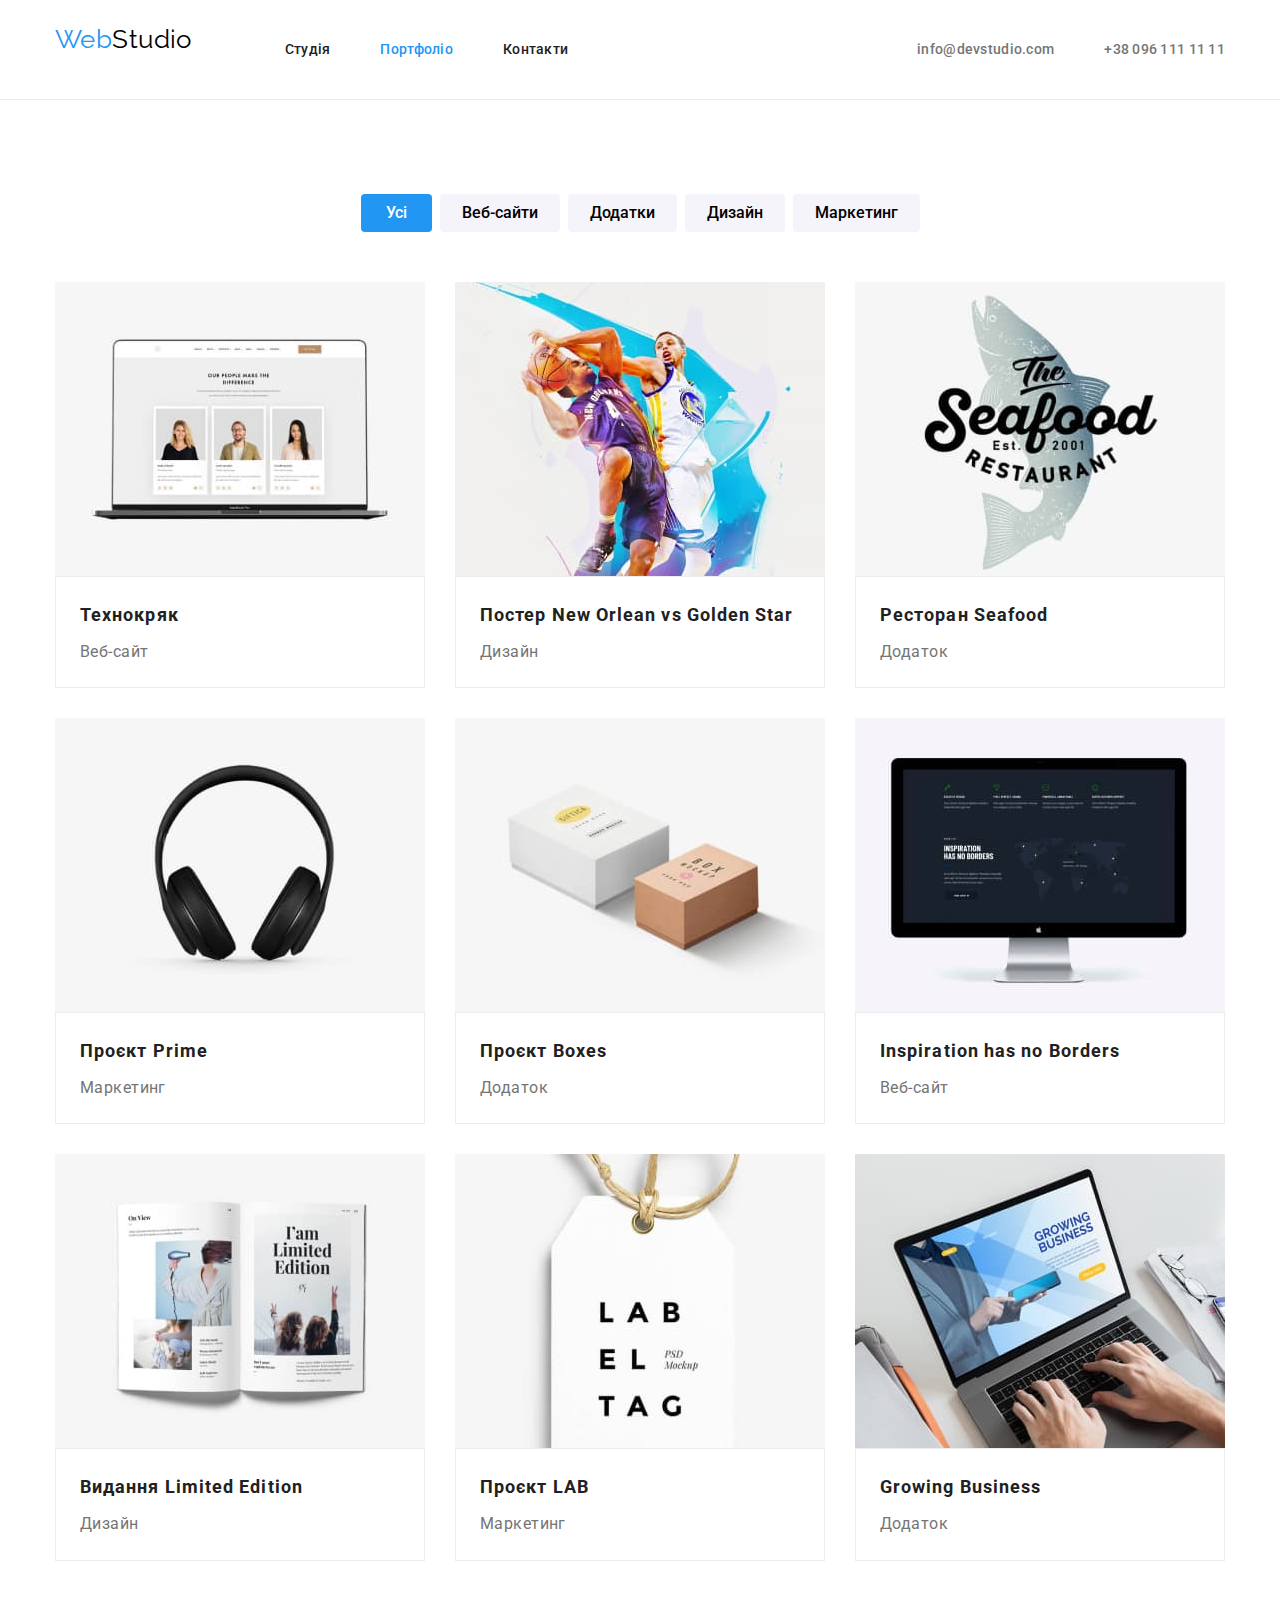
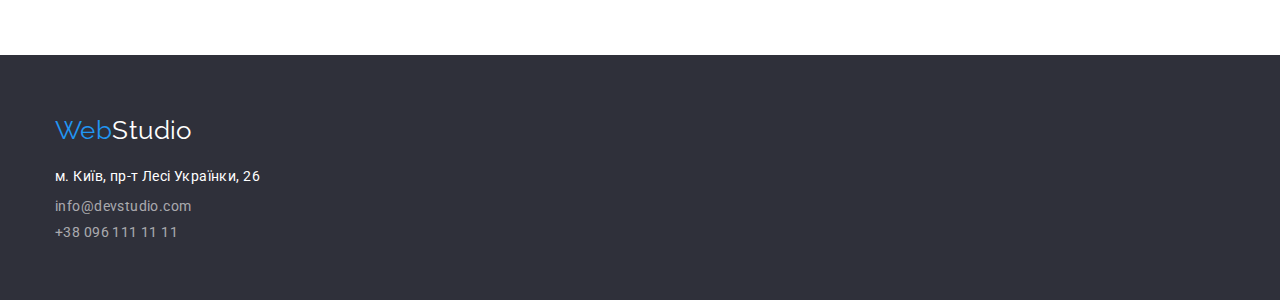
==== commit 77f3b6d8: "Ще одне виправлення помилок д.з. №3 "Флекси"" ====
--- a/portfolio.html
+++ b/portfolio.html
@@ -193,7 +193,7 @@
         <a class="page-logo link" href="./index.html"
           >Web<span class="logo-footer">Studio</span></a
         >
-        <address>
+        <adress>
           <ul class="adress list">
             <li class="adress-item">
               <a
@@ -215,7 +215,7 @@
               >
             </li>
           </ul>
-        </address>
+        </adress>
       </div>
     </footer>
   </body>
--- a/css/styles.css
+++ b/css/styles.css
@@ -78,7 +78,9 @@
 /* Logo/Лого */
 
 .page-logo {
-  
+  margin-bottom: 20px;
+  display: block;
+
   color: var(--accent-color);
   font-family: var(--secondary-font);
   font-size: 26px;
@@ -94,8 +96,6 @@
 }
 
 .logo-footer {
-  margin-bottom: 20px;
-
   color: var(--secondary-color-background);
   font-family: var(--secondary-font);
   font-size: 26px;
@@ -153,10 +153,10 @@
 /* Auth-nav/Контакти */
 
 .auth-nav {
-    display: flex;
-    align-items: center;
-    column-gap: 50px;
-    padding-left: 0px;
+  display: flex;
+  align-items: center;
+  column-gap: 50px;
+  padding-left: 0px;
 }
 
 .contact-link {
@@ -194,7 +194,7 @@
 
 .hero {
   padding-top: 200px;
-  padding-bottom: 280px;
+  padding-bottom: 200px;
 
   background-color: #2f303a;
   text-align: center;
@@ -283,20 +283,11 @@
   padding: 30px;
 }
 
-.element.style {
-  background-color: #FFFFFF;
-  Effect Style: material shadow v1;
-  Effect: Drop shadow Radius: 1px;
-  Offset: 0px, 2px;
-  rgba(0, 0, 0, 0.2)
-  Effect: Drop shadow;
-  Radius: 1px;
-  Offset: 0px, 1px;
-  rgba(0, 0, 0, 0.14);
-  Effect: Drop shadow;
-  Radius: 3px;
-  Offset: 0px, 1px;
-  rgba(0, 0, 0, 0.12);
+.team-item {
+  background: #ffffff;
+  box-shadow: 0px 1px 3px rgb(0 0 0 / 12%), 0px 1px 1px rgb(0 0 0 / 14%),
+    0px 2px 1px rgb(0 0 0 / 20%);
+  border-radius: 0px 0px 4px 4px;
 }
 
 .team-list {
@@ -395,7 +386,6 @@
 }
 
 .project-text {
-
   color: var(--primary-text-color);
   font-size: 16px;
   line-height: 1.89;
